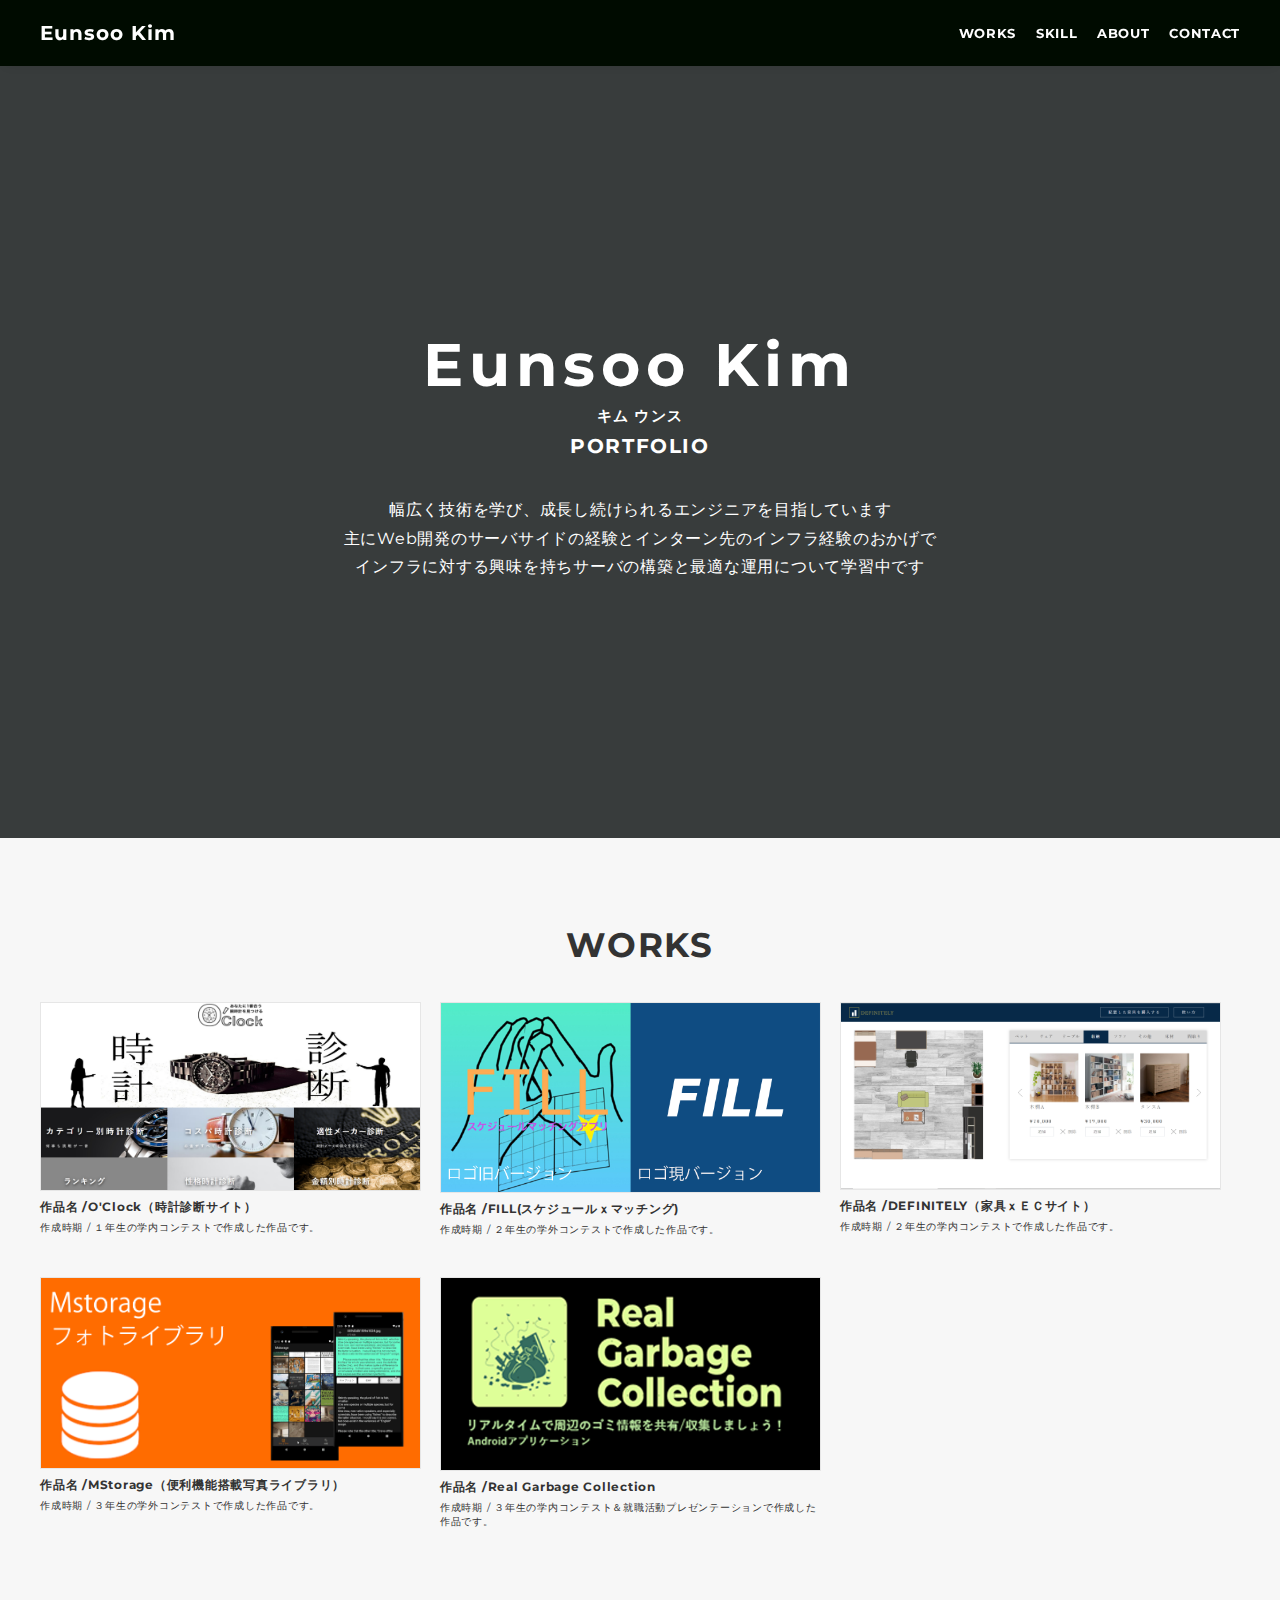
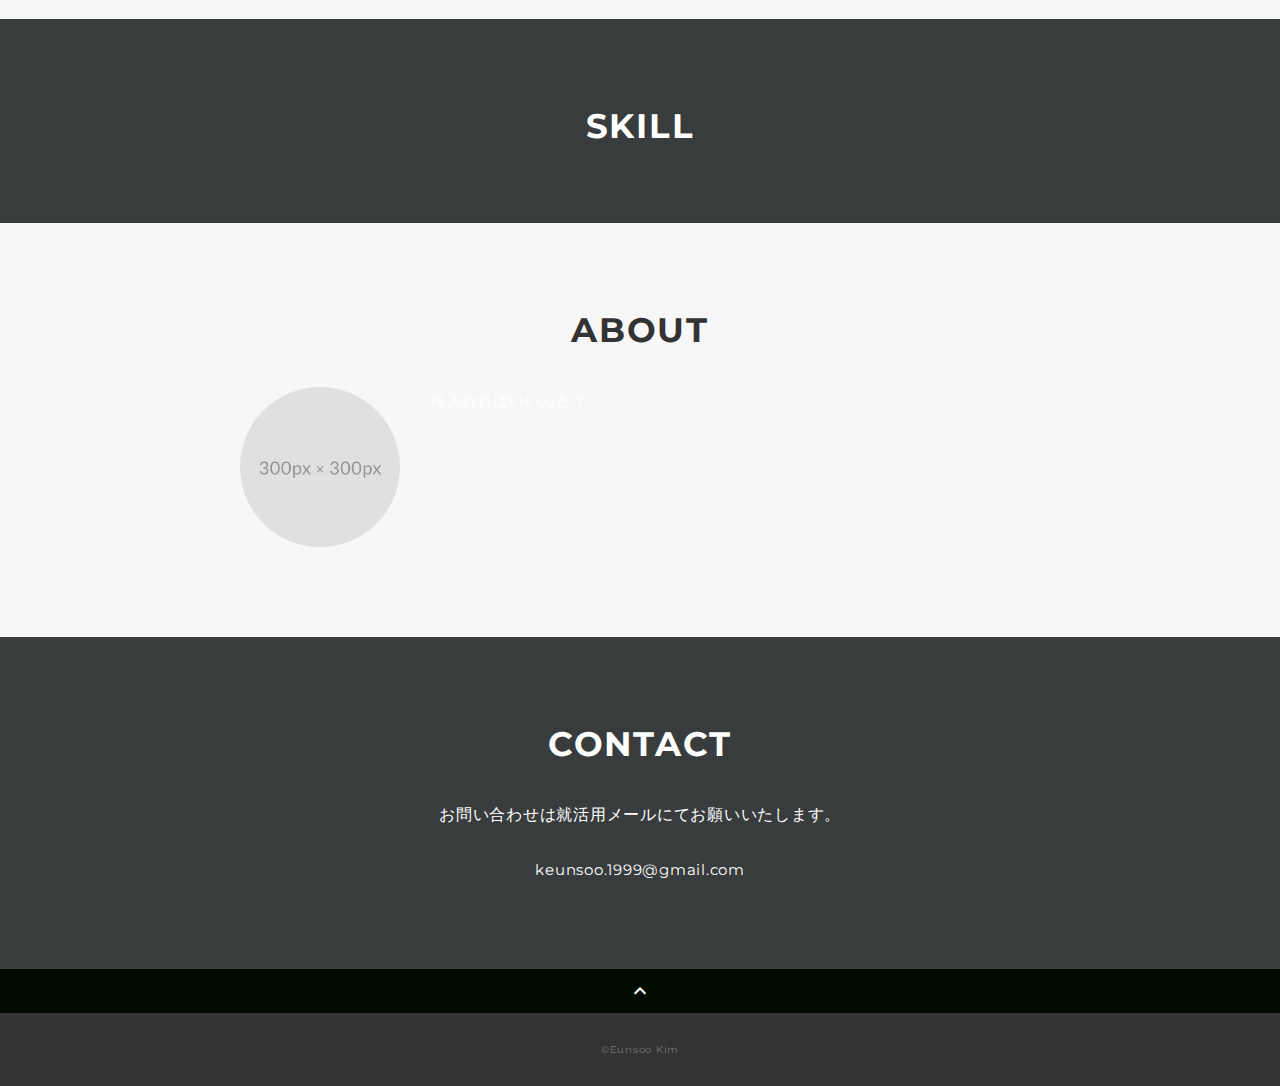
==== portfolio.html @ 321a662a "初回コミット" ====
<!DOCTYPE html>
<html>
<head>
  <meta charset="utf-8">
  <meta name="viewport" content="width=device-width,initial-scale=1">
  <meta name="description" content="Kimの就活用のポートフォリオサイト" />
  <title>HAL東京IT学部 金銀洙のポートフォリオ</title>
  <link rel="preconnect" href="https://fonts.gstatic.com">
  <link href="https://fonts.googleapis.com/css2?family=Montserrat:wght@400;700&display=swap" rel="stylesheet">
  <link href="https://fonts.googleapis.com/css?family=Material+Icons+Outlined" rel="stylesheet">
  <link href="css/ress.css" media="all" rel="stylesheet" type="text/css" />
  <link href="css/style.css" media="all" rel="stylesheet" type="text/css" />
  <link rel="shortcut icon" href="" />
</head>

<body>
  <div class="wrapper">

    <!-- 1ページ完結！ -->
    <!-- ナビで各セクションに移動させる -->
    <!-- header -->
    <header class="header ">
      <div class="container">
        <h1 class="header-logo">
          <a href="#">Eunsoo Kim</a>
        </h1>
        <!-- ページ移動gnavサンプルから -->
        <nav class="gnav">
          <ul class="gnav-list">
            <li class="gnav-item"><a href="#works">WORKS</a></li>
            <li class="gnav-item"><a href="#skill">SKILL</a></li>
            <li class="gnav-item"><a href="#about">ABOUT</a></li>
            <li class="gnav-item"><a href="#contact">CONTACT</a></li>
          </ul>
        </nav>
      </div>
    </header>
    <!-- /header -->



    <main class="content">

      <!-- mv -->
      <!-- <br class="sp-only">はレスポンシブ対応させたい文章で改行が変にならないように調整する -->
      <div class="mv">
        <div class="mv-container">
          <p class="mv-title">Eunsoo Kim</p>
          <p class="mv-subtitle2">キム ウンス</p>
          <p class="mv-subtitle">PORTFOLIO</p>
          <p class="mv-text">
            幅広く技術を学び、成長し続けられるエンジニアを目指しています<br>
            主にWeb開発のサーバサイドの経験と<br class="sp-only">インターン先のインフラ経験のおかげで<br><br class="sp-only">インフラに対する興味を持ちサーバの構築<br class="sp-only">と最適な運用について学習中です<br>
          </p>
        </div>
      </div>
      <!-- /mv -->

      <!-- works -->
      <section class="works section" id="works">
        <div class="container">
          <h2 class="title">WORKS</h2>
          <div class="works-list">
            <a class="works-item" href="works-template.html">
              <div class="works-img"><img src="img/1nen.png" alt="" /></div>
              <p class="works-name">作品名 /O'Clock（時計診断サイト）</p>
              <p class="works-info">作成時期 / １年生の学内コンテストで作成した作品です。</p>
            </a>
            <a class="works-item" href="works-template.html">
              <div class="works-img"><img src="img/Fill.jpg" alt="" /></div>
              <p class="works-name">作品名 /FILL(スケジュールｘマッチング)</p>
              <p class="works-info">作成時期 / ２年生の学外コンテストで作成した作品です。</p>
            </a>
            <a class="works-item" href="works-template.html">
              <div class="works-img"><img src="img/defi.png" alt="" /></div>
              <p class="works-name">作品名 /DEFINITELY（家具ｘＥＣサイト）</p>
              <p class="works-info">作成時期 / ２年生の学内コンテストで作成した作品です。</p>
            </a>
            <a class="works-item" href="works-template.html">
              <div class="works-img"><img src="img/msto.png" alt="" /></div>
              <p class="works-name">作品名 /MStorage（便利機能搭載写真ライブラリ）</p>
              <p class="works-info">作成時期 / ３年生の学外コンテストで作成した作品です。</p>
            </a>
            <a class="works-item" href="works-template.htm無いl">
              <div class="works-img"><img src="img/0w.png" alt="" /></div>
              <p class="works-name">作品名 /Real Garbage Collection</p>
              <p class="works-info">作成時期 / ３年生の学内コンテスト＆就職活動プレゼンテーションで作成した作品です。</p>
            </a>
          </div>
        </div>
      </section>
      <!-- /works -->

      <!-- skill -->
      <section class="skill section" id="skill">
        <div class="container">
          <h2 class="title2">SKILL</h2>
          <div class="skill-list">
            <!-- <div class="skill-item">
              <p class="skill-img"><img src="img/icon_skill.png" alt=""></p>
              <div class="skill-body">
                <h3 class="skill-name">HTML5/CSS3</h3>
                <p class="skill-text">
                  テキストが入りますテキストが入りますテキストが入りますテキストが入りますテキストが入りますテキストが入ります。</p>
              </div>
            </div> -->
            <!-- <div class="skill-item">
              <p class="skill-img"><img src="img/icon_skill.png" alt=""></p>
              <div class="skill-body">
                <h3 class="skill-name">WordPress</h3>
                <p class="skill-text">
                  テキストが入りますテキストが入りますテキストが入りますテキストが入りますテキストが入りますテキストが入ります。</p>
              </div>
            </div>
            <div class="skill-item">
              <p class="skill-img"><img src="img/icon_skill.png" alt=""></p>
              <div class="skill-body">
                <h3 class="skill-name">JavaScript</h3>
                <p class="skill-text">
                  テキストが入りますテキストが入りますテキストが入りますテキストが入りますテキストが入りますテキストが入ります。</p>
              </div>
            </div>
            <div class="skill-item">
              <p class="skill-img"><img src="img/icon_skill.png" alt=""></p>
              <div class="skill-body">
                <h3 class="skill-name">Photoshop</h3>
                <p class="skill-text">
                  テキストが入りますテキストが入りますテキストが入りますテキストが入りますテキストが入りますテキストが入ります。</p>
              </div> -->
            </div>
            <!-- <div class="skill-item">
              <p class="skill-img"><img src="img/icon_skill.png" alt=""></p>
              <div class="skill-body">
                <h3 class="skill-name">Illustrator</h3>
                <p class="skill-text">
                  テキストが入りますテキストが入りますテキストが入りますテキストが入りますテキストが入りますテキストが入ります。</p>
              </div>
            </div> -->
            <!-- <div class="skill-item">
              <p class="skill-img"><img src="img/icon_skill.png" alt=""></p>
              <div class="skill-body">
                <h3 class="skill-name">XD</h3>
                <p class="skill-text">
                  テキストが入りますテキストが入りますテキストが入りますテキストが入りますテキストが入りますテキストが入ります。</p>
              </div>
            </div> -->
          </div>
        </div>
      </section>
      <!-- /skill -->

      <!-- about -->
      <section class="about section" id="about">
        <div class="container">
          <h2 class="title">ABOUT</h2>
          <div class="profile">
            <p class="profile-img">
              <img src="img/profile.jpg" alt="">
            </p>
            <div class="profile-body">
              <p>何入れればいいんだ？</p>
            </div>
          </div>
        </div>
      </section>
      <!-- /about -->

      <!-- contact -->
      <section class="contact section" id="contact">
        <div class="container">
          <h2 class="title2">CONTACT</h2>
          <p class="lead">
            お問い合わせは<br class="sp-only">就活用メールにてお願いいたします。
          </p>
          <div class="contact-list">
            <!-- twitterはどうするか悩む -->
            <!-- <a class="contact-item" href="https://twitter.com/" target="_blank" rel="noopener">Twitter</a> -->
            <span class="contact-item">keunsoo.1999@gmail.com</span>
          </div>
        </div>
      </section>
      <!-- /contact -->
      <div class="page-top" id="js-page-top">
        <span class="material-icons-outlined">expand_less</span>
      </div>
    </main>

    <!-- footer -->
    <footer class="footer">
      <div class="copyright">&copy;Eunsoo Kim</div>
    </footer>
    <!-- /footer -->

  </div>
  <!-- 確かJSファイルは最後に読み込む -->
  <script src="js/jquery-3.6.0.min.js"></script>
  <script type='text/javascript' src="js/script.js"></script>
</body>
</html>
---- css/ress.css ----
/*!
 * ress.css • v3.0.1
 * MIT License
 * github.com/filipelinhares/ress
 */

/* # =================================================================
   # Global selectors
   # ================================================================= */

html {
  box-sizing: border-box;
  word-break: normal;
  -moz-tab-size: 4;
  tab-size: 4;

  -webkit-text-size-adjust: 100%; /* Prevent adjustments of font size after orientation changes in iOS */
}

*,
::before,
::after {
  box-sizing: inherit;
  background-repeat: no-repeat; /* Set `background-repeat: no-repeat` to all elements and pseudo elements */
}

::before,
::after {
  vertical-align: inherit;
  text-decoration: inherit; /* Inherit text-decoration and vertical align to ::before and ::after pseudo elements */
}

* {
  margin: 0;
  padding: 0; /* Reset `padding` and `margin` of all elements */
}

/* # =================================================================
   # General elements
   # ================================================================= */

hr {
  overflow: visible; /* Show the overflow in Edge and IE */
  height: 0; /* Add the correct box sizing in Firefox */
}

details,
main {
  display: block; /* Render the `main` element consistently in IE. */
}

summary {
  display: list-item; /* Add the correct display in all browsers */
}

small {
  font-size: 80%; /* Set font-size to 80% in `small` elements */
}

[hidden] {
  display: none; /* Add the correct display in IE */
}

abbr[title] {
  /* Add the correct text decoration in Chrome, Edge, IE, Opera, and Safari */
  text-decoration: underline;
  text-decoration: underline dotted;
  border-bottom: none; /* Remove the bottom border in Chrome 57 */
}

a {
  background-color: transparent; /* Remove the gray background on active links in IE 10 */
}

a:active,
a:hover {
  outline-width: 0; /* Remove the outline when hovering in all browsers */
}

code,
kbd,
pre,
samp {
  font-family: monospace, monospace; /* Specify the font family of code elements */
}

pre {
  font-size: 1em; /* Correct the odd `em` font sizing in all browsers */
}

b,
strong {
  font-weight: bolder; /* Add the correct font weight in Chrome, Edge, and Safari */
}

/* https://gist.github.com/unruthless/413930 */
sub,
sup {
  position: relative;
  font-size: 75%;
  line-height: 0;
  vertical-align: baseline;
}

sub {
  bottom: -.25em;
}

sup {
  top: -.5em;
}

/* # =================================================================
   # Forms
   # ================================================================= */

input {
  border-radius: 0;
}

/* Replace pointer cursor in disabled elements */
[disabled] {
  cursor: default;
}

[type="number"]::-webkit-container-spin-button,
[type="number"]::-webkit-outer-spin-button {
  height: auto; /* Correct the cursor style of increment and decrement buttons in Chrome */
}

[type="search"] {
  outline-offset: -2px; /* Correct the outline style in Safari */

  -webkit-appearance: textfield; /* Correct the odd appearance in Chrome and Safari */
}

[type="search"]::-webkit-search-decoration {
  -webkit-appearance: none; /* Remove the container padding in Chrome and Safari on macOS */
}

textarea {
  overflow: auto; /* Internet Explorer 11+ */
  resize: vertical; /* Specify textarea resizability */
}

button,
input,
optgroup,
select,
textarea {
  font: inherit; /* Specify font inheritance of form elements */
}

optgroup {
  font-weight: bold; /* Restore the font weight unset by the previous rule */
}

button {
  overflow: visible; /* Address `overflow` set to `hidden` in IE 8/9/10/11 */
}

button,
select {
  text-transform: none; /* Firefox 40+, Internet Explorer 11- */
}

/* Apply cursor pointer to button elements */
button,
[type="button"],
[type="reset"],
[type="submit"],
[role="button"] {
  cursor: pointer;
  color: inherit;
}

/* Remove container padding and border in Firefox 4+ */
button::-moz-focus-container,
[type="button"]::-moz-focus-container,
[type="reset"]::-moz-focus-container,
[type="submit"]::-moz-focus-container {
  padding: 0;
  border-style: none;
}

/* Replace focus style removed in the border reset above */
button:-moz-focusring,
[type="button"]::-moz-focus-container,
[type="reset"]::-moz-focus-container,
[type="submit"]::-moz-focus-container {
  outline: 1px dotted ButtonText;
}

button,
html [type="button"],
/* Prevent a WebKit bug where (2) destroys native `audio` and `video`controls in Android 4 */
[type="reset"],
[type="submit"] {
  -webkit-appearance: button; /* Correct the inability to style clickable types in iOS */
}

/* Remove the default button styling in all browsers */
button,
input,
select,
textarea {
  border-style: none;
  background-color: transparent;
}

/* Style select like a standard input */
select {
  -webkit-appearance: none; /* Chrome 41+ */
  -moz-appearance: none; /* Firefox 36+ */
}

select::-ms-expand {
  display: none; /* Internet Explorer 11+ */
}

select::-ms-value {
  color: currentColor; /* Internet Explorer 11+ */
}

legend {
  display: table; /* Correct the text wrapping in Edge and IE */
  max-width: 100%; /* Correct the text wrapping in Edge and IE */
  max-width: 100%; /* Correct the text wrapping in Edge 18- and IE */
  white-space: normal; /* Correct the text wrapping in Edge and IE */
  color: inherit; /* Correct the color inheritance from `fieldset` elements in IE */
  border: 0; /* Correct `color` not being inherited in IE 8/9/10/11 */
}

::-webkit-file-upload-button {
  font: inherit; /* Change font properties to `inherit` in Chrome and Safari */
  color: inherit;
  /* Correct the inability to style clickable types in iOS and Safari */

  -webkit-appearance: button;
}

/* # =================================================================
   # Specify media element style
   # ================================================================= */

img {
  border-style: none; /* Remove border when inside `a` element in IE 8/9/10 */
}

/* Add the correct vertical alignment in Chrome, Firefox, and Opera */
progress {
  vertical-align: baseline;
}

/* # =================================================================
   # Accessibility
   # ================================================================= */

/* Hide content from screens but not screenreaders */
@media screen {
  [hidden~="screen"] {
    display: inherit;
  }
  [hidden~="screen"]:not(:active):not(:focus):not(:target) {
    position: absolute !important;
    clip: rect(0 0 0 0) !important;
  }
}

/* Specify the progress cursor of updating elements */
[aria-busy="true"] {
  cursor: progress;
}

/* Specify the pointer cursor of trigger elements */
[aria-controls] {
  cursor: pointer;
}

/* Specify the unstyled cursor of disabled, not-editable, or otherwise inoperable elements */
[aria-disabled] {
  cursor: default;
}
---- css/style.css ----
body {
  font-family: "Montserrat","Helvetica Neue",Arial,"Hiragino Kaku Gothic ProN","Hiragino Sans",Meiryo,sans-serif;
  font-size: 15px;
  letter-spacing: .05em;
  color: #fff;
  background-color: #383c3c;
}

a {
  transition: opacity .3s;
  text-decoration: none;
  color: #1ca9e3;
}
/* 画像のサイズ設定 */
img {
  max-width: 100%;  
  height: auto;
  vertical-align: bottom;
  border-style: none;
}


/*PCサイズ */
.pc-only {
  display: block;
}
/* スマホサイズ */
.sp-only {
  display: none;
}

/*--------------------------------
 レイアウト
---------------------------------*/
.wrapper {
  padding-top: 73px;
}

.section {
  padding: 90px 0;
}

.section:nth-of-type(odd) {
  background-color: #f7f7f7;
}

.container {
  max-width: 1340px;
  margin: 0 auto;
  padding: 0 40px;
}

/*--------------------------------
 見出し
---------------------------------*/
/* 背景黒はこっち */
.title {
  font-size: 34px;
  font-weight: bold;
  line-height: 1;
  margin-bottom: 40px;
  text-align: center;
  letter-spacing: .05em;
  color: #333;
}
/* 背景白はこっち */
.title2 {
  font-size: 34px;
  font-weight: bold;
  line-height: 1;
  margin-bottom: 40px;
  text-align: center;
  letter-spacing: .05em;
  color: #fff;
}

.lead {
  font-size: 16px;
  line-height: 1.8;
  margin-bottom: 30px;
}

/*--------------------------------
ヘッダー
---------------------------------*/
.header {
  position: fixed;
  top: 0;
  z-index: 1;
  width: 100%;
  background-color: #000b00;
  box-shadow: 0 5px 10px -6px rgba(0,0,0,.1);
}

.header .container {
  display: flex;
  align-items: center;
  justify-content: space-between;
  padding: 20px 40px;
}

.header-logo {
  font-size: 20px;
  font-weight: bold;
  line-height: 1.2;
  margin-right: 20px;
  letter-spacing: .05em;
}

.header-logo a {
  color: #fff;
}

/* ページ内遷移用ナビゲーション */
.gnav-list {
  display: flex;
  justify-content: space-between;
  list-style: none;
}

.gnav-item:not(:last-child) {
  margin-right: 20px;
}

.gnav-item a {
  position: relative;
  font-size: 13px;
  font-weight: bold;
  display: inline-block;
  padding: 5px 0;
  transition: .3s;
  letter-spacing: .05em;
  color: #fff;
}
.gnav-item a:after {
  position: absolute;
  bottom: 0;
  left: 50%;
  width: 0;
  height: 3px;
  content: "";
  transition: .3s;
  -webkit-transform: translateX(-50%);
  transform: translateX(-50%);
  background-color: #333;
}

.gnav-item a:hover:after {
  width: 100%;
}

/*--------------------------------
 メインビジュアル
---------------------------------*/
.mv {
  display: flex;
  align-items: center;
  justify-content: center;
  height: 85vh;
  text-align: center;
}

.mv-container {
  padding: 0 40px;
}

.mv-title {
  font-size: 60px;
  font-weight: bold;
  line-height: 1.2;
  margin-bottom: 5px;
  letter-spacing: .1em;
}
.mv-subtitle {
  font-size: 20px;
  font-weight: bold;
  line-height: 1;
  margin-bottom: 40px;
  letter-spacing: .08em;
}
/* 追記フリガナ */
.mv-subtitle2 {
  font-size: 15px;
  font-weight: bold;
  /* line-height: 1; */
  margin-bottom: 10px;
  letter-spacing: .08em;
}

.mv-text {
  font-size: 16px;
  line-height: 1.8;
}

/*--------------------------------
 Works（開発経験）
---------------------------------*/
.works-list {
  display: flex;
  flex-wrap: wrap;
  margin-bottom: -40px;
}

.works-item {
  width: 31.74603%;
  margin-right: 1.58730%;
  margin-bottom: 40px;
  color: #333;
}

.works-item:hover {
  opacity: .9;
}

.works-item:nth-of-type(3n) {
  margin-right: 0;
}

.works-img img {
  border: 1px solid #e6e6e6;
}

.works-name {
  font-size: 12px;
  font-weight: bold;
  margin-top: 8px;
}

.works-info {
  font-size: 10px;
  margin-top: 5px;
}

/*--------------------------------
 Skill
---------------------------------*/
.skill-list {
  display: flex;
  flex-wrap: wrap;
  justify-content: space-between;
  margin-bottom: -50px;
}

.skill-item {
  display: flex;
  align-items: flex-start;
  justify-content: space-between;
  width: 48%;
  margin-bottom: 50px;
}

.skill-img {
  width: 60px;
  height: auto;
  margin-right: 20px;
}

.skill-body {
  flex: 1;
}

.skill-name {
  margin-bottom: 10px;
}

.skill-text {
  font-size: 14px;
  line-height: 1.8;
}

/*--------------------------------
 About
---------------------------------*/
.profile {
  display: flex;
  flex-wrap: wrap;
  max-width: 800px;
  margin: 0 auto;
}
.profile-img {
  width: 20%;
  margin-right: 30px;
  border-radius: 50%;
}
.profile-img img {
  border-radius: 50%;
}
.profile-body {
  flex: 1;
}

.profile-body p {
  font-size: 15px;
  line-height: 1.8;
}

.profile-body p:not(:last-child) {
  margin-bottom: 30px;
}

/*--------------------------------
 Contact
---------------------------------*/
.contact {
  text-align: center;
}

.contact-item:not(:last-child) {
  margin-right: 10px;
}

.contact-text {
  margin-top: 10px;
}
/*--------------------------------
 ページトップ
---------------------------------*/
.page-top {
  font-weight: bold;
  padding: 10px;
  cursor: pointer;
  text-align: center;
  background-color: #000b00;
}

.page-top .material-icons-outlined {
  vertical-align: bottom;
  color: #fff;
}

/*--------------------------------
 フッター
---------------------------------*/
.footer {
  padding: 30px;
  background-color: #333;
}

.copyright {
  font-size: 10px;
  text-align: center;
  color: #797979;
}

/*--------------------------------
 下層：Worksページ
---------------------------------*/
.article {
  padding: 80px 0;
}

.article-container {
  max-width: 1040px;
  margin: 0 auto;
  padding: 0 20px;
}

.article-title {
  margin-bottom: 30px;
  text-align: center;
}

.article-body {
  max-width: 720px;
  margin: 0 auto;
  margin-bottom: 80px;
}

.article-body h3 {
  position: relative;
  font-size: 18px;
  margin-bottom: 5px;
  padding-left: 1em;
}

.article-body h3:not(:first-child) {
  margin-top: 50px;
}

.article-body h3::before {
  position: absolute;
  top: 0;
  left: 0;
  width: 4px;
  height: 100%;
  content: "";
  border-radius: 3px;
  background-color: #333;
}

.article-body p {
  font-size: 15px;
  line-height: 1.8;
  margin-bottom: 30px;
}

.home-link {
  text-align: center;
}




/*レスポンシブ対応*/
@media screen and (max-width: 767px) {
  body {
    font-size: 14px;
  }

  .pc-only {
    display: none;
  }

  .sp-only {
    display: block;
  }

  /* 見出し */
  .title {
    font-size: 26px;
    margin-bottom: 20px;
  }

  .lead {
    font-size: 14px;
    line-height: 1.7;
    margin-bottom: 20px;
  }

  /* レイアウト */
  .wrapper {
    padding-top: 57px;
  }

  .section {
    padding: 60px 0;
  }

  .container {
    padding: 0 20px;
  }

  /* ヘッダー */
  .header .container {
    padding: 15px;
  }

  .header-logo {
    font-size: 15px;
    margin-right: 15px;
  }

  .gnav-item:not(:last-child) {
    margin-right: 10px;
  }

  .gnav-item a {
    font-size: 10px;
  }

  .gnav-item a:after {
    display: none;
  }

  /*  メインビジュアル */
  .mv {
    height: 75vh;
  }

  .mv-container {
    padding: 0 20px;
  }

  .mv-title {
    font-size: 30px;
  }
  .mv-subtitle {
    font-size: 16px;
    margin-bottom: 20px;
  }

  .mv-text {
    font-size: 14px;
    line-height: 1.7;
  }

  /* Works */
  .works-name {
    font-size: 12px;
  }

  .works-info {
    margin-top: 3px;
  }

  .works-list {
    justify-content: space-between;
  }

  .works-item {
    flex: 0 0 48%;
    margin-right: 0;
    margin-bottom: 30px;
  }

  /* Skill */
  .skill-list {
    display: block;
    margin-bottom: 0;
  }

  .skill-item {
    width: 100%;
    margin-bottom: 35px;
  }

  .skill-item:last-child {
    margin-bottom: 0;
  }

  .skill-name {
    margin-bottom: 5px;
  }

  .skill-text {
    font-size: 13px;
    line-height: 1.7;
  }

  /* About */
  .profile {
    display: block;
  }
  .profile-img {
    width: 150px;
    margin: 0 auto;
    margin-bottom: 25px;
  }

  .profile-body p {
    font-size: 14px;
    line-height: 1.7;
  }

  .profile-body p:not(:last-child) {
    margin-bottom: 20px;
  }

  /* フッター */
  .footer {
    padding: 20px;
  }

  /* 下層ページ */
  .article {
    padding: 50px 0;
  }

  .article-body h3 {
    font-size: 16px;
    padding-left: .8em;
  }

  .article-body h3:not(:first-child) {
    margin-top: 30px;
  }

  .article-body p {
    font-size: 14px;
    line-height: 1.7;
    margin-bottom: 20px;
  }
}
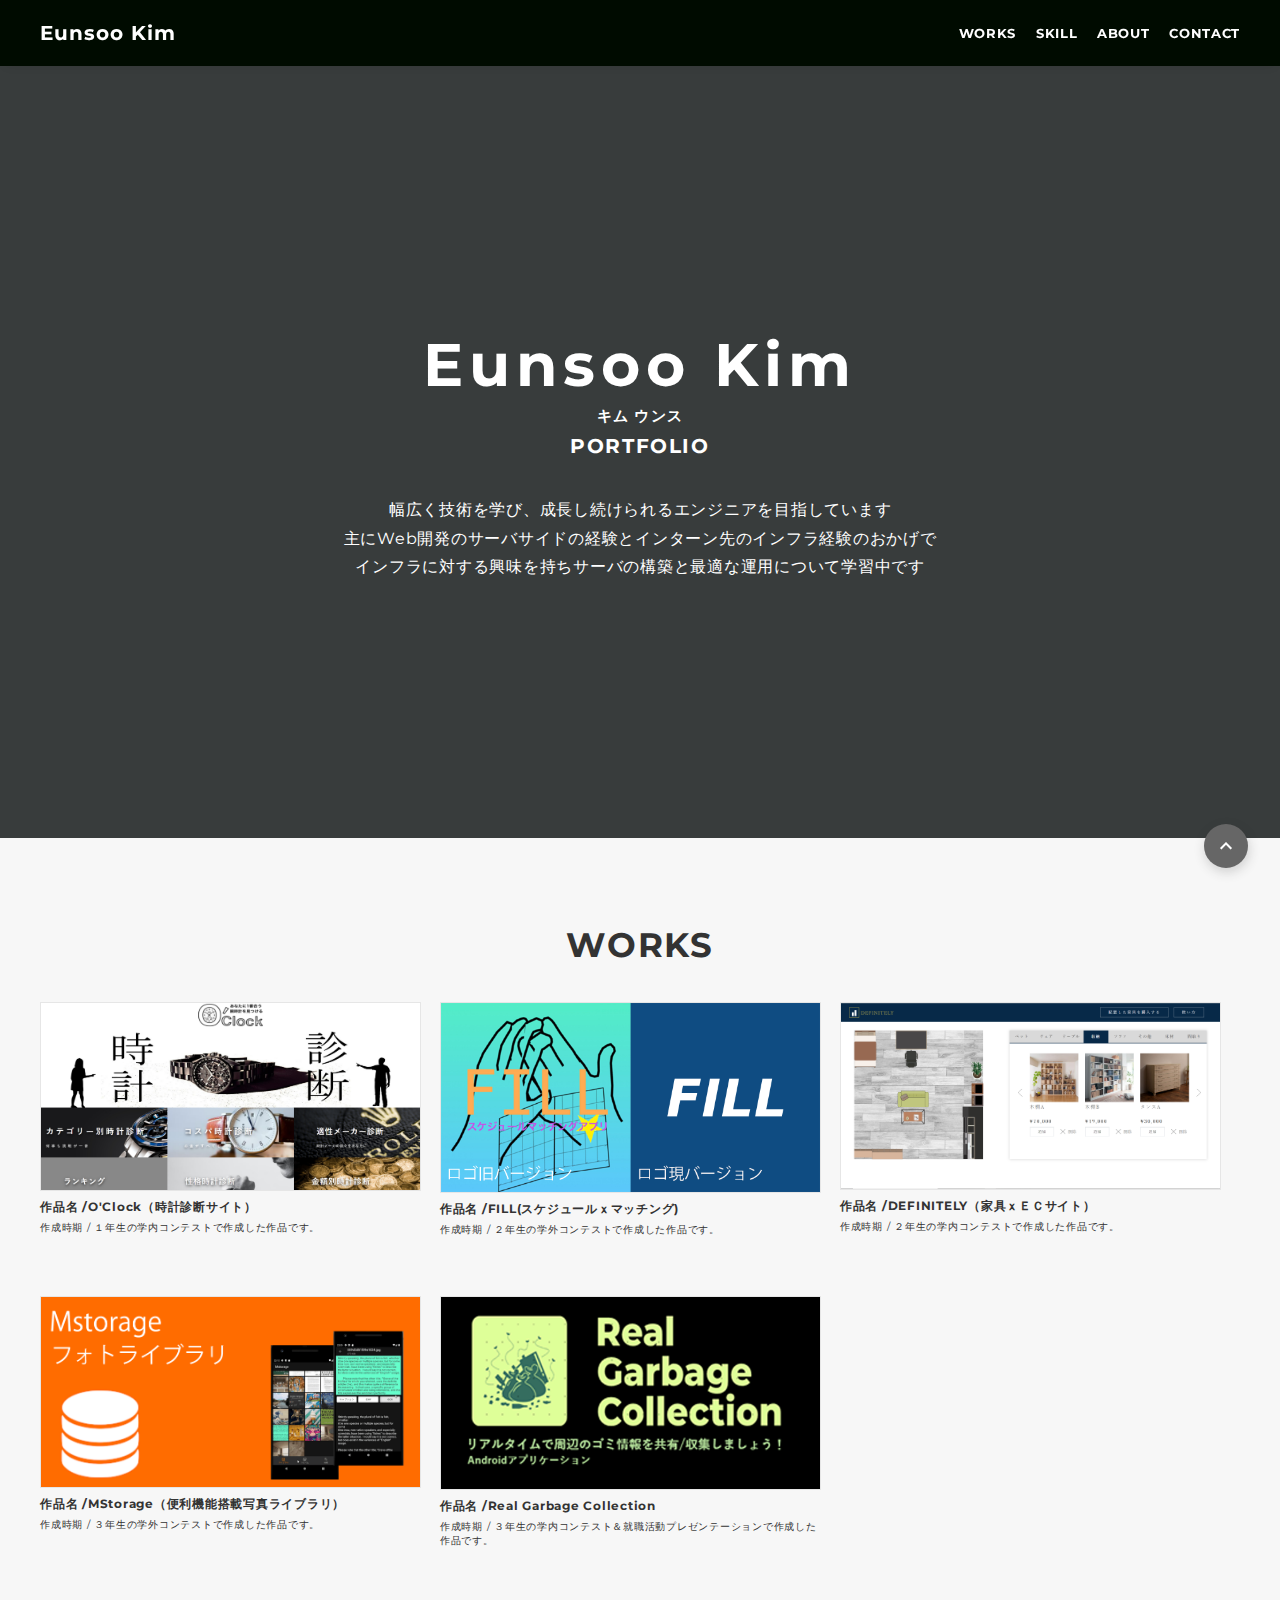
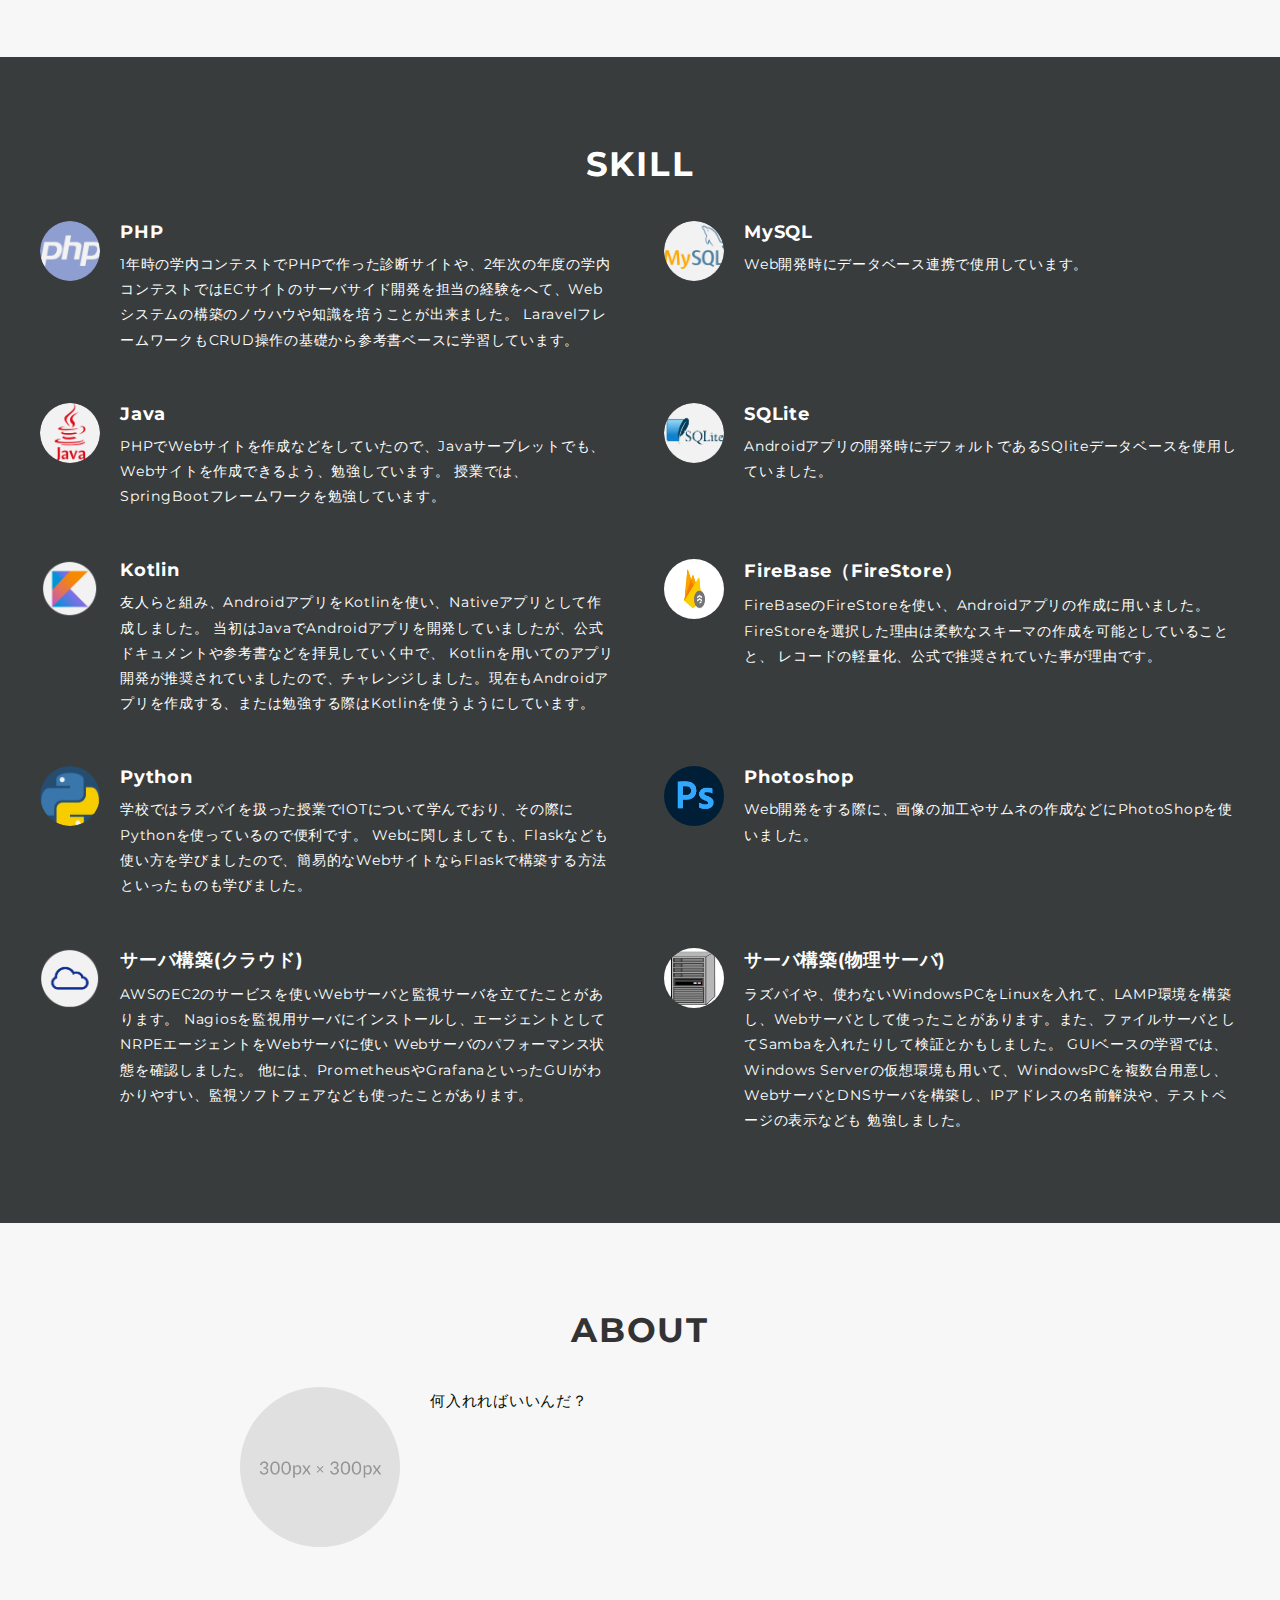
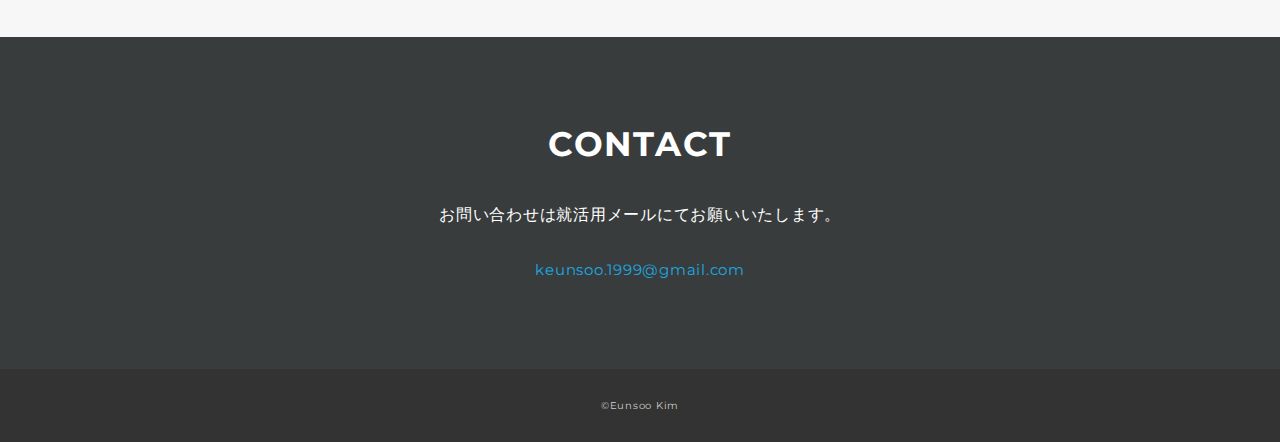
==== commit 75c88605: "メインページのレイアウトの調整、画像素材の収集編集等" ====
--- a/portfolio.html
+++ b/portfolio.html
@@ -1,5 +1,5 @@
 <!DOCTYPE html>
-<html>
+<html lang="ja-jp">
 <head>
   <meta charset="utf-8">
   <meta name="viewport" content="width=device-width,initial-scale=1">
@@ -65,85 +65,198 @@
               <div class="works-img"><img src="img/1nen.png" alt="" /></div>
               <p class="works-name">作品名 /O'Clock（時計診断サイト）</p>
               <p class="works-info">作成時期 / １年生の学内コンテストで作成した作品です。</p>
+              <p class="works-skills" style="display: block;">
+                <style>
+                  .work-skill {
+                    display: inline-block;
+                    margin: 2px 0;
+                  }
+                </style>
+                <!-- <style media="max-width: 600px">
+                  .works-item {
+                    width: 100vw;
+                  }
+                </style> -->
+                <img class="work-skill" src="https://img.shields.io/badge/php-7.3-brightgreen" alt="">
+                <img class="work-skill" src="https://img.shields.io/badge/mysql-5.7-brightgreen" alt="">
+                <img class="work-skill" src="https://img.shields.io/badge/jquery-2.1.4-brightgreen" alt="">
+              </p>
             </a>
             <a class="works-item" href="works-template.html">
               <div class="works-img"><img src="img/Fill.jpg" alt="" /></div>
               <p class="works-name">作品名 /FILL(スケジュールｘマッチング)</p>
               <p class="works-info">作成時期 / ２年生の学外コンテストで作成した作品です。</p>
+              <p class="works-skills" style="display: block;">
+                <style>
+                  .work-skill {
+                    display: inline-block;
+                    margin: 2px 0;
+                  }
+                </style>
+                <img class="work-skill" src="https://img.shields.io/badge/javascript-2020-brightgreen" alt="">
+                <img class="work-skill" src="https://img.shields.io/badge/php-7.3-brightgreen" alt="">
+                <img class="work-skill" src="https://img.shields.io/badge/mysql-5.7-brightgreen" alt="">
+              </p>
             </a>
             <a class="works-item" href="works-template.html">
               <div class="works-img"><img src="img/defi.png" alt="" /></div>
               <p class="works-name">作品名 /DEFINITELY（家具ｘＥＣサイト）</p>
-              <p class="works-info">作成時期 / ２年生の学内コンテストで作成した作品です。</p>
+              <p class="works-info">作成時期 / ２年生の学内コンテストで作成した作品です。</p><p class="works-skills" style="display: block;">
+                <style>
+                  .work-skill {
+                    display: inline-block;
+                    margin: 2px 0;
+                  }
+                </style>
+                <img class="work-skill" src="https://img.shields.io/badge/javascript-2020-brightgreen" alt="">
+                <img class="work-skill" src="https://img.shields.io/badge/php-7.3-brightgreen" alt="">
+                <img class="work-skill" src="https://img.shields.io/badge/mysql-5.7-brightgreen" alt="">
+                <img class="work-skill" src="https://img.shields.io/badge/jquery-2.1.4-brightgreen" alt="">
+              </p>
             </a>
             <a class="works-item" href="works-template.html">
               <div class="works-img"><img src="img/msto.png" alt="" /></div>
               <p class="works-name">作品名 /MStorage（便利機能搭載写真ライブラリ）</p>
-              <p class="works-info">作成時期 / ３年生の学外コンテストで作成した作品です。</p>
+              <p class="works-info">作成時期 / ３年生の学外コンテストで作成した作品です。</p><p class="works-skills" style="display: block;">
+                <style>
+                  .work-skill {
+                    display: inline-block;
+                    margin: 2px 0;
+                  }
+                </style>
+                <img class="work-skill" src="https://img.shields.io/badge/kotlin-1.4.x-brightgreen" alt="">
+                <img class="work-skill" src="https://img.shields.io/badge/sqlite-2.2.0-brightgreen" alt="">
+                <img class="work-skill" src="https://img.shields.io/badge/Android-6.0~11.0-brightgreen" alt="">
+              </p>
             </a>
             <a class="works-item" href="works-template.htm無いl">
               <div class="works-img"><img src="img/0w.png" alt="" /></div>
               <p class="works-name">作品名 /Real Garbage Collection</p>
-              <p class="works-info">作成時期 / ３年生の学内コンテスト＆就職活動プレゼンテーションで作成した作品です。</p>
+              <p class="works-info">作成時期 / ３年生の学内コンテスト＆就職活動プレゼンテーションで作成した作品です。</p><p class="works-skills" style="display: block;">
+                <style>
+                  .work-skill {
+                    display: inline-block;
+                    margin: 2px 0;
+                  }
+                </style>
+                <img class="work-skill" src="https://img.shields.io/badge/kotlin-1.4.x-brightgreen" alt="">
+                <img class="work-skill" src="https://img.shields.io/badge/Analytics-20.0.2-brightgreen" alt="">
+                <img class="work-skill" src="https://img.shields.io/badge/Firebase Android BoM-29.0.3-brightgreen" alt="">
+                <img class="work-skill" src="https://img.shields.io/badge/Maps SDK for Android-18.0.2-brightgreen" alt="">
+                <img class="work-skill" src="https://img.shields.io/badge/Android-6.0~11.0-brightgreen" alt="">
+              </p>
             </a>
           </div>
         </div>
       </section>
       <!-- /works -->
-
+      
       <!-- skill -->
       <section class="skill section" id="skill">
         <div class="container">
           <h2 class="title2">SKILL</h2>
           <div class="skill-list">
-            <!-- <div class="skill-item">
-              <p class="skill-img"><img src="img/icon_skill.png" alt=""></p>
-              <div class="skill-body">
-                <h3 class="skill-name">HTML5/CSS3</h3>
-                <p class="skill-text">
-                  テキストが入りますテキストが入りますテキストが入りますテキストが入りますテキストが入りますテキストが入ります。</p>
-              </div>
-            </div> -->
-            <!-- <div class="skill-item">
-              <p class="skill-img"><img src="img/icon_skill.png" alt=""></p>
-              <div class="skill-body">
-                <h3 class="skill-name">WordPress</h3>
-                <p class="skill-text">
-                  テキストが入りますテキストが入りますテキストが入りますテキストが入りますテキストが入りますテキストが入ります。</p>
-              </div>
-            </div>
-            <div class="skill-item">
-              <p class="skill-img"><img src="img/icon_skill.png" alt=""></p>
-              <div class="skill-body">
-                <h3 class="skill-name">JavaScript</h3>
-                <p class="skill-text">
-                  テキストが入りますテキストが入りますテキストが入りますテキストが入りますテキストが入りますテキストが入ります。</p>
-              </div>
-            </div>
-            <div class="skill-item">
-              <p class="skill-img"><img src="img/icon_skill.png" alt=""></p>
-              <div class="skill-body">
-                <h3 class="skill-name">Photoshop</h3>
-                <p class="skill-text">
-                  テキストが入りますテキストが入りますテキストが入りますテキストが入りますテキストが入りますテキストが入ります。</p>
-              </div> -->
-            </div>
-            <!-- <div class="skill-item">
-              <p class="skill-img"><img src="img/icon_skill.png" alt=""></p>
-              <div class="skill-body">
-                <h3 class="skill-name">Illustrator</h3>
-                <p class="skill-text">
-                  テキストが入りますテキストが入りますテキストが入りますテキストが入りますテキストが入りますテキストが入ります。</p>
-              </div>
-            </div> -->
-            <!-- <div class="skill-item">
-              <p class="skill-img"><img src="img/icon_skill.png" alt=""></p>
-              <div class="skill-body">
-                <h3 class="skill-name">XD</h3>
-                <p class="skill-text">
-                  テキストが入りますテキストが入りますテキストが入りますテキストが入りますテキストが入りますテキストが入ります。</p>
-              </div>
-            </div> -->
+            <div class="skill-item">
+              <p class="skill-img"><img src="img/php.png" alt=""></p>   
+
+              <!-- １行目 -->
+              <div class="skill-body">
+                <h3 class="skill-name">PHP</h3>
+                <p class="skill-text">
+                    1年時の学内コンテストでPHPで作った診断サイトや、2年次の年度の学内コンテストではECサイトのサーバサイド開発を担当の経験をへて、Webシステムの構築のノウハウや知識を培うことが出来ました。
+                    LaravelフレームワークもCRUD操作の基礎から参考書ベースに学習しています。
+                </p>
+              </div>
+            </div>
+            <div class="skill-item">
+              <p class="skill-img"><img src="img/mysql.png" alt=""></p>
+              <div class="skill-body">
+                <h3 class="skill-name">MySQL</h3>
+                <p class="skill-text">
+                  Web開発時にデータベース連携で使用しています。</p>
+              </div>
+            </div>
+            <!-- ２行目 -->
+            <div class="skill-item">
+              <p class="skill-img"><img src="img/java.png" alt=""></p>
+              <div class="skill-body">
+                <h3 class="skill-name">Java</h3>
+                <p class="skill-text">
+                    PHPでWebサイトを作成などをしていたので、Javaサーブレットでも、Webサイトを作成できるよう、勉強しています。
+                    授業では、SpringBootフレームワークを勉強しています。</p>
+              </div>
+            </div>
+            <div class="skill-item">
+              <p class="skill-img"><img src="img/sqlite.png" alt=""></p>
+              <div class="skill-body">
+                <h3 class="skill-name">SQLite</h3>
+                <p class="skill-text">
+                    Androidアプリの開発時にデフォルトであるSQliteデータベースを使用していました。
+                  </p>
+              </div>
+            </div>
+            <!-- ３行目 -->
+            <div class="skill-item">
+              <p class="skill-img"><img src="img/kotlin.png" alt=""></p>
+              <div class="skill-body">
+                <h3 class="skill-name">Kotlin</h3>
+                <p class="skill-text">
+                    友人らと組み、AndroidアプリをKotlinを使い、Nativeアプリとして作成しました。
+                    当初はJavaでAndroidアプリを開発していましたが、公式ドキュメントや参考書などを拝見していく中で、
+                    Kotlinを用いてのアプリ開発が推奨されていましたので、チャレンジしました。現在もAndroidアプリを作成する、または勉強する際はKotlinを使うようにしています。</p>
+              </div>
+            </div>
+            <div class="skill-item">
+              <p class="skill-img"><img src="img/firestore.png" alt=""></p>
+              <div class="skill-body">
+                <h3 class="skill-name">FireBase（FireStore）</h3>
+                <p class="skill-text">
+                    FireBaseのFireStoreを使い、Androidアプリの作成に用いました。FireStoreを選択した理由は柔軟なスキーマの作成を可能としていることと、
+                    レコードの軽量化、公式で推奨されていた事が理由です。</p>
+              </div>
+            </div>
+            <!-- ４行目 -->
+            <div class="skill-item">
+                <p class="skill-img"><img src="img/python.png" alt=""></p>
+                <div class="skill-body">
+                  <h3 class="skill-name">Python</h3>
+                  <p class="skill-text">
+                      学校ではラズパイを扱った授業でIOTについて学んでおり、その際にPythonを使っているので便利です。
+                      Webに関しましても、Flaskなども使い方を学びましたので、簡易的なWebサイトならFlaskで構築する方法といったものも学びました。</p>
+                </div>
+              </div>
+              <div class="skill-item">
+                <p class="skill-img"><img src="img/photo.png" alt=""></p>
+                <div class="skill-body">
+                  <h3 class="skill-name">Photoshop</h3>
+                  <p class="skill-text">
+                     Web開発をする際に、画像の加工やサムネの作成などにPhotoShopを使いました。
+                </p>
+                </div>
+              </div>
+              <!-- ５行目 -->
+              <div class="skill-item">
+                <p class="skill-img"><img src="img/cloud.png" alt=""></p>
+                <div class="skill-body">
+                  <h3 class="skill-name">サーバ構築(クラウド)</h3>
+                  <p class="skill-text">
+                    AWSのEC2のサービスを使いWebサーバと監視サーバを立てたことがあります。
+                    Nagiosを監視用サーバにインストールし、エージェントとしてNRPEエージェントをWebサーバに使い
+                    Webサーバのパフォーマンス状態を確認しました。
+                    他には、PrometheusやGrafanaといったGUIがわかりやすい、監視ソフトフェアなども使ったことがあります。</p>
+                </div>
+              </div>
+              <div class="skill-item">
+                <p class="skill-img"><img src="img/server.png" alt=""></p>
+                <div class="skill-body">
+                  <h3 class="skill-name">サーバ構築(物理サーバ)</h3>
+                  <p class="skill-text">
+                    ラズパイや、使わないWindowsPCをLinuxを入れて、LAMP環境を構築し、Webサーバとして使ったことがあります。また、ファイルサーバとしてSambaを入れたりして検証とかもしました。
+                    GUIベースの学習では、Windows Serverの仮想環境も用いて、WindowsPCを複数台用意し、WebサーバとDNSサーバを構築し、IPアドレスの名前解決や、テストページの表示なども
+                    勉強しました。
+                </p>
+                </div>
+              </div>
           </div>
         </div>
       </section>
@@ -175,20 +288,24 @@
           <div class="contact-list">
             <!-- twitterはどうするか悩む -->
             <!-- <a class="contact-item" href="https://twitter.com/" target="_blank" rel="noopener">Twitter</a> -->
-            <span class="contact-item">keunsoo.1999@gmail.com</span>
+            <span class="contact-item">
+              <a href="mailto:keunsoo.1999@gmail.com">keunsoo.1999@gmail.com</a>
+            </span>
           </div>
         </div>
       </section>
-      <!-- /contact -->
-      <div class="page-top" id="js-page-top">
-        <span class="material-icons-outlined">expand_less</span>
-      </div>
+    
     </main>
 
     <!-- footer -->
     <footer class="footer">
       <div class="copyright">&copy;Eunsoo Kim</div>
+      
     </footer>
+    <!-- /contact -->
+    <div class="page-top" id="js-page-top">
+      <span class="material-icons-outlined">expand_less</span>
+    </div>
     <!-- /footer -->
 
   </div>
--- a/css/style.css
+++ b/css/style.css
@@ -251,8 +251,15 @@
 
 .skill-img {
   width: 60px;
-  height: auto;
+  height: 60px;
+  resize: both;
   margin-right: 20px;
+}
+
+.skill-img > img {
+  width: 100%;
+  height: 100%;
+  border-radius: 50%;
 }
 
 .skill-body {
@@ -288,8 +295,8 @@
 .profile-body {
   flex: 1;
 }
-
 .profile-body p {
+  color: #000b00;
   font-size: 15px;
   line-height: 1.8;
 }
@@ -316,11 +323,17 @@
  ページトップ
 ---------------------------------*/
 .page-top {
+  border-radius: 50%;
+  box-shadow: 1px 4px 12px 0px #3333;
+  position: fixed;
+  right: 32px;
+  bottom: 32px;
+  z-index: 1000;
   font-weight: bold;
   padding: 10px;
   cursor: pointer;
   text-align: center;
-  background-color: #000b00;
+  background-color: #666;
 }
 
 .page-top .material-icons-outlined {
@@ -339,7 +352,7 @@
 .copyright {
   font-size: 10px;
   text-align: center;
-  color: #797979;
+  color: #ccc;
 }
 
 /*--------------------------------
@@ -498,9 +511,10 @@
   }
 
   .works-item {
-    flex: 0 0 48%;
+    flex: 0 0 100%;
     margin-right: 0;
     margin-bottom: 30px;
+    /* width: 100vw; */
   }
 
   /* Skill */
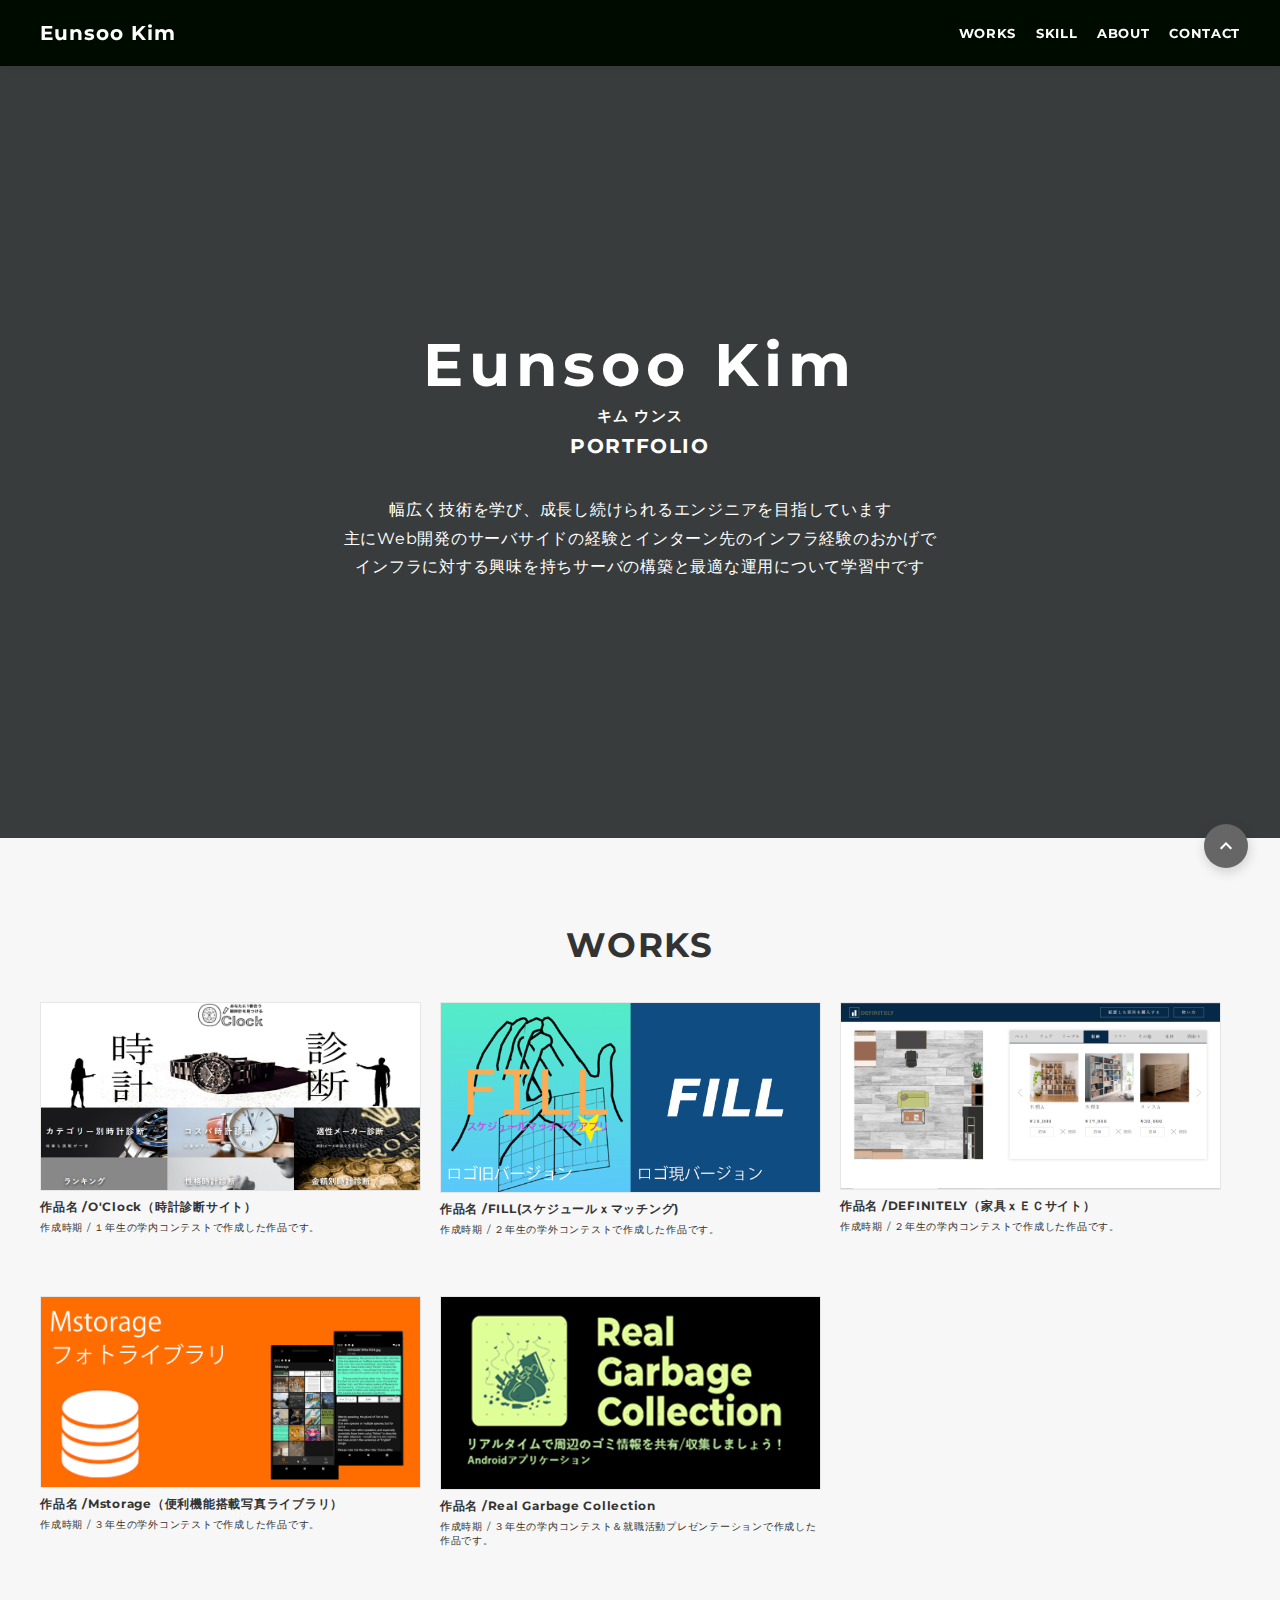
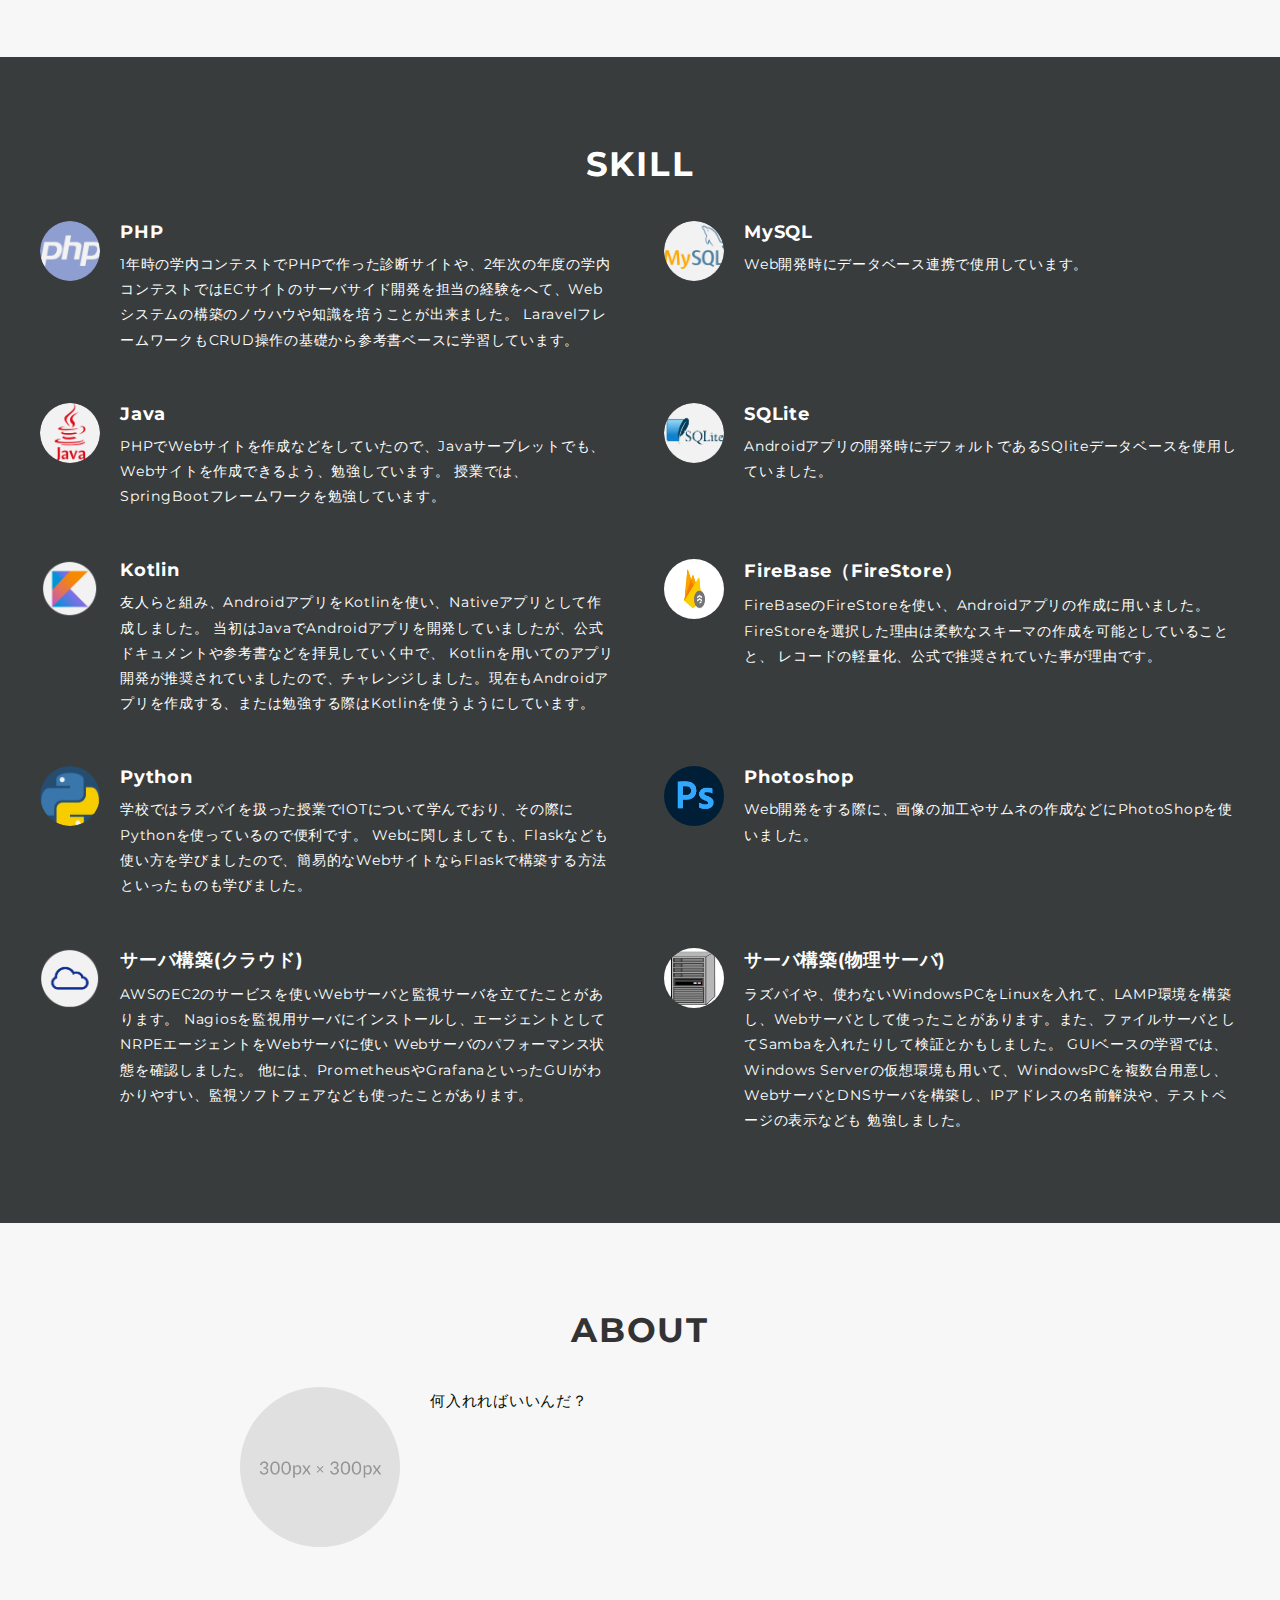
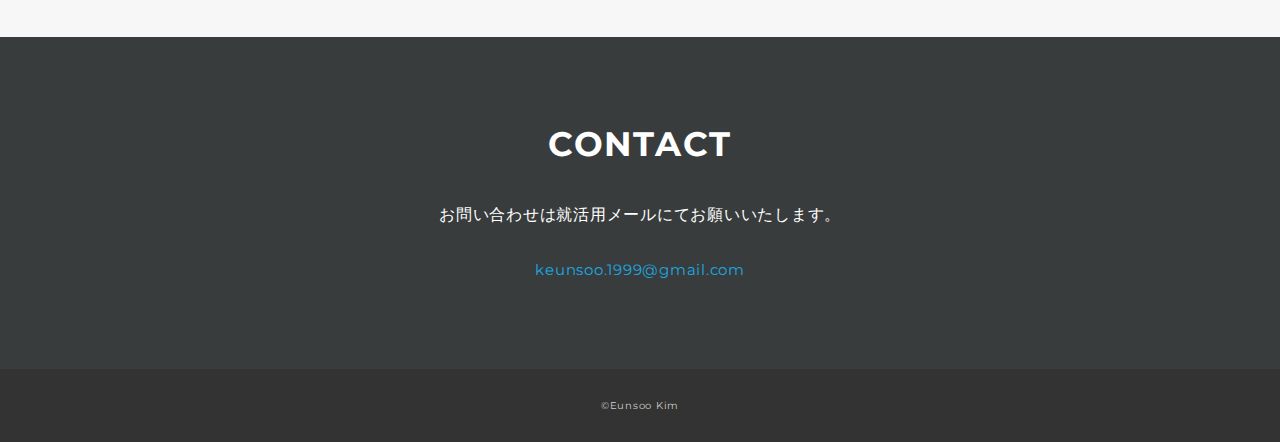
==== commit 4fd9fcb2: "RGC以外のページの作成完了。" ====
--- a/portfolio.html
+++ b/portfolio.html
@@ -61,7 +61,7 @@
         <div class="container">
           <h2 class="title">WORKS</h2>
           <div class="works-list">
-            <a class="works-item" href="works-template.html">
+            <a class="works-item" href="works-1.html">
               <div class="works-img"><img src="img/1nen.png" alt="" /></div>
               <p class="works-name">作品名 /O'Clock（時計診断サイト）</p>
               <p class="works-info">作成時期 / １年生の学内コンテストで作成した作品です。</p>
@@ -82,7 +82,7 @@
                 <img class="work-skill" src="https://img.shields.io/badge/jquery-2.1.4-brightgreen" alt="">
               </p>
             </a>
-            <a class="works-item" href="works-template.html">
+            <a class="works-item" href="works-2.html">
               <div class="works-img"><img src="img/Fill.jpg" alt="" /></div>
               <p class="works-name">作品名 /FILL(スケジュールｘマッチング)</p>
               <p class="works-info">作成時期 / ２年生の学外コンテストで作成した作品です。</p>
@@ -98,7 +98,7 @@
                 <img class="work-skill" src="https://img.shields.io/badge/mysql-5.7-brightgreen" alt="">
               </p>
             </a>
-            <a class="works-item" href="works-template.html">
+            <a class="works-item" href="works-3.html">
               <div class="works-img"><img src="img/defi.png" alt="" /></div>
               <p class="works-name">作品名 /DEFINITELY（家具ｘＥＣサイト）</p>
               <p class="works-info">作成時期 / ２年生の学内コンテストで作成した作品です。</p><p class="works-skills" style="display: block;">
@@ -114,9 +114,9 @@
                 <img class="work-skill" src="https://img.shields.io/badge/jquery-2.1.4-brightgreen" alt="">
               </p>
             </a>
-            <a class="works-item" href="works-template.html">
+            <a class="works-item" href="works-4.html">
               <div class="works-img"><img src="img/msto.png" alt="" /></div>
-              <p class="works-name">作品名 /MStorage（便利機能搭載写真ライブラリ）</p>
+              <p class="works-name">作品名 /Mstorage（便利機能搭載写真ライブラリ）</p>
               <p class="works-info">作成時期 / ３年生の学外コンテストで作成した作品です。</p><p class="works-skills" style="display: block;">
                 <style>
                   .work-skill {
@@ -129,7 +129,7 @@
                 <img class="work-skill" src="https://img.shields.io/badge/Android-6.0~11.0-brightgreen" alt="">
               </p>
             </a>
-            <a class="works-item" href="works-template.htm無いl">
+            <a class="works-item" href="works-5.html">
               <div class="works-img"><img src="img/0w.png" alt="" /></div>
               <p class="works-name">作品名 /Real Garbage Collection</p>
               <p class="works-info">作成時期 / ３年生の学内コンテスト＆就職活動プレゼンテーションで作成した作品です。</p><p class="works-skills" style="display: block;">
--- a/css/style.css
+++ b/css/style.css
@@ -19,6 +19,13 @@
   border-style: none;
 }
 
+/* 動画のサイズ設定 */
+iframe {
+  max-width: 100%;  
+  height: 400px;
+  vertical-align: bottom;
+  border-style: none;
+}
 
 /*PCサイズ */
 .pc-only {
